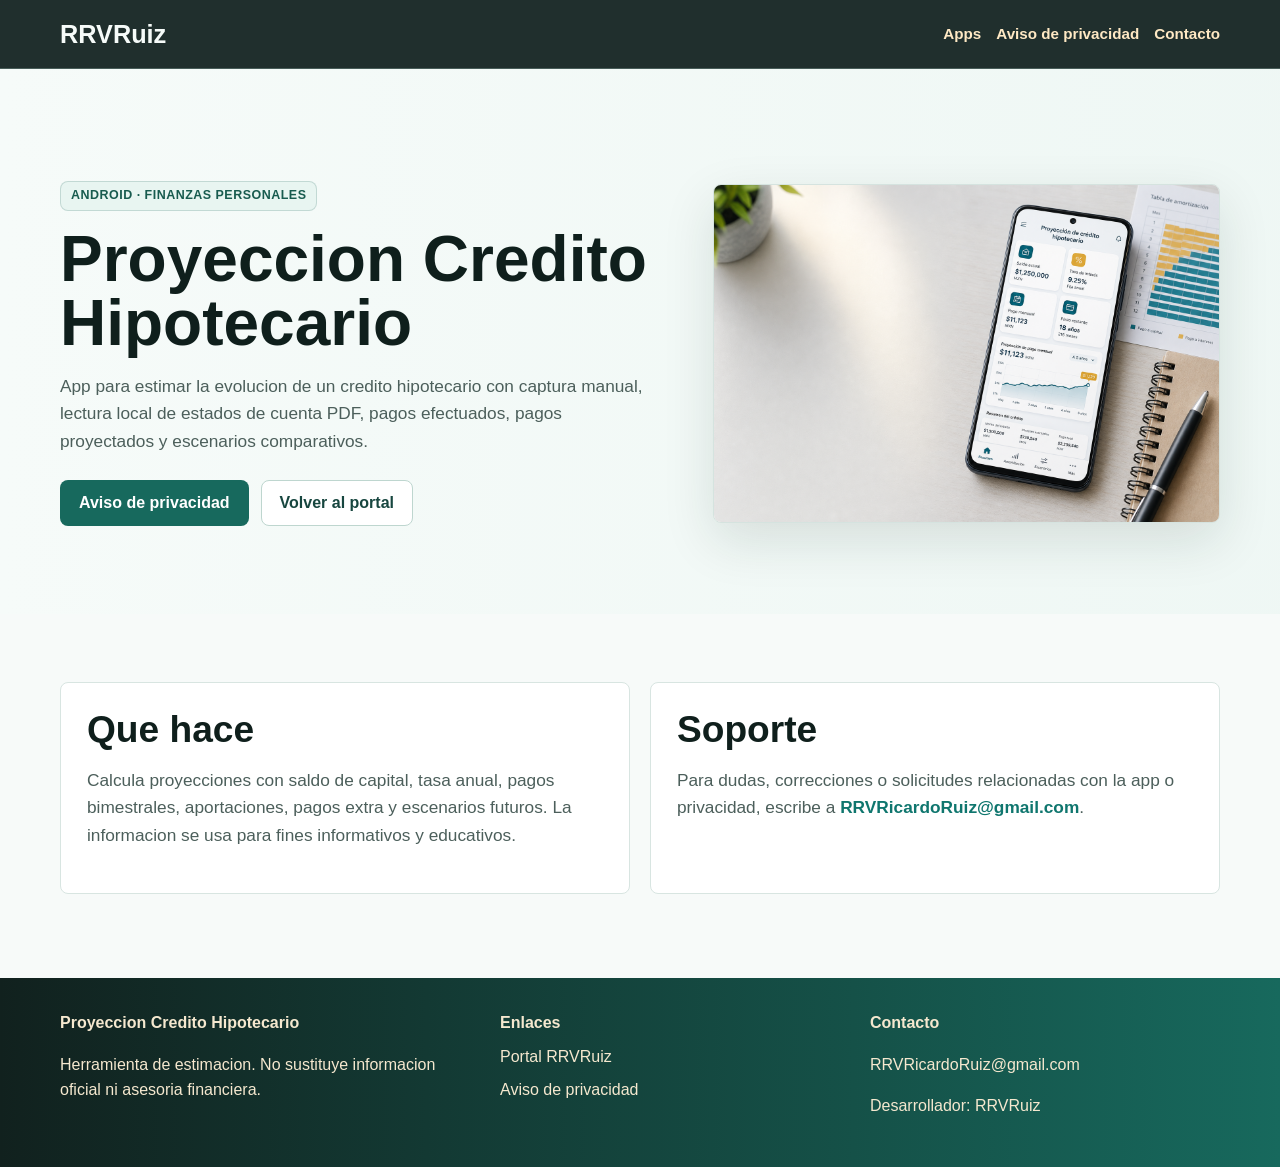
==== apps/proyeccion-credito/index.html @ 130c162b "Add developer portal and privacy pages" ====
<!DOCTYPE html>
<html lang="es">
<head>
  <meta charset="UTF-8" />
  <meta name="viewport" content="width=device-width, initial-scale=1.0" />
  <title>Proyeccion Credito Hipotecario | RRVRuiz</title>
  <meta name="description" content="Pagina de soporte de Proyeccion Credito Hipotecario, app Android para estimar y simular escenarios de credito hipotecario." />
  <link rel="stylesheet" href="../../styles.css" />
</head>
<body class="credit-page">
  <header class="site-header developer-header">
    <div class="container nav">
      <a href="../../index.html" class="logo developer-logo">RRVRuiz</a>
      <nav>
        <a href="../../index.html#apps">Apps</a>
        <a href="privacidad.html">Aviso de privacidad</a>
        <a href="mailto:RRVRicardoRuiz@gmail.com">Contacto</a>
      </nav>
    </div>
  </header>

  <main>
    <section class="credit-hero">
      <div class="container credit-hero-grid">
        <div>
          <span class="app-tag">Android · Finanzas personales</span>
          <h1>Proyeccion Credito Hipotecario</h1>
          <p>
            App para estimar la evolucion de un credito hipotecario con captura manual, lectura local
            de estados de cuenta PDF, pagos efectuados, pagos proyectados y escenarios comparativos.
          </p>
          <div class="developer-actions">
            <a class="developer-button primary" href="privacidad.html">Aviso de privacidad</a>
            <a class="developer-button secondary" href="../../index.html">Volver al portal</a>
          </div>
        </div>
        <figure class="credit-visual">
          <img src="../../assets/proyeccion-credito/credit-hero.png" alt="Mockup de dashboard financiero para Proyeccion Credito Hipotecario" />
        </figure>
      </div>
    </section>

    <section class="developer-section">
      <div class="container feature-grid">
        <article>
          <h2>Que hace</h2>
          <p>
            Calcula proyecciones con saldo de capital, tasa anual, pagos bimestrales, aportaciones,
            pagos extra y escenarios futuros. La informacion se usa para fines informativos y educativos.
          </p>
        </article>
        <article>
          <h2>Soporte</h2>
          <p>
            Para dudas, correcciones o solicitudes relacionadas con la app o privacidad, escribe a
            <a href="mailto:RRVRicardoRuiz@gmail.com">RRVRicardoRuiz@gmail.com</a>.
          </p>
        </article>
      </div>
    </section>
  </main>

  <footer class="site-footer developer-footer">
    <div class="container footer-grid">
      <div>
        <strong>Proyeccion Credito Hipotecario</strong>
        <p>Herramienta de estimacion. No sustituye informacion oficial ni asesoria financiera.</p>
      </div>
      <div>
        <strong>Enlaces</strong>
        <ul>
          <li><a href="../../index.html">Portal RRVRuiz</a></li>
          <li><a href="privacidad.html">Aviso de privacidad</a></li>
        </ul>
      </div>
      <div>
        <strong>Contacto</strong>
        <p>RRVRicardoRuiz@gmail.com</p>
        <p>Desarrollador: RRVRuiz</p>
      </div>
    </div>
  </footer>
</body>
</html>
---- styles.css ----
﻿@font-face {
  font-family: "AncientAd";
  src: url("assets/game-ui/fonts/AncientAd.ttf") format("truetype");
  font-display: swap;
}

@font-face {
  font-family: "AncientHellenic";
  src: url("assets/game-ui/fonts/AncientHellenic.ttf") format("truetype");
  font-display: swap;
}

:root {
  --ink: #21150f;
  --ink-soft: #564337;
  --paper: #f7f1e8;
  --paper-2: #eee6da;
  --line: rgba(70, 50, 30, 0.2);
  --shadow-soft: 0 14px 28px rgba(15, 23, 42, 0.12);
  /* Global controls for all background-image panels (menu-panel + stone-panel). */
  --asset-panelstone-compress-x: 1.2;
  --asset-panelstone-compress-y: 1.5;
  --asset-panelstone-inset-top: 20%;
  --asset-panelstone-inset-right: 10%;
  --asset-panelstone-inset-bottom: 12%;
  --asset-panelstone-inset-left: 10%;
  --asset-panel-compress-x: 1;
  --asset-panel-compress-y: 1;
  --asset-panel-inset-top: 20%;
  --asset-panel-inset-right: 20%;
  --asset-panel-inset-bottom: 12%;
  --asset-panel-inset-left: 20%;
}

* {
  box-sizing: border-box;
}

html {
  scroll-behavior: smooth;
}

body {
  margin: 0;
  color: var(--ink);
  font-family: "Trebuchet MS", "Segoe UI", sans-serif;
  line-height: 1.6;
}

a {
  color: inherit;
  text-decoration: none;
}

img {
  display: block;
  width: 100%;
  height: auto;
}

.container {
  width: min(1160px, calc(100% - 32px));
  margin: 0 auto;
}

.narrow {
  width: min(860px, 100%);
}

.site-header {
  position: sticky;
  top: 0;
  z-index: 30;
  backdrop-filter: blur(8px);
  background: rgba(26, 17, 12, 0.86);
  border-bottom: 1px solid rgba(248, 230, 186, 0.35);
}

.nav {
  display: flex;
  justify-content: space-between;
  align-items: center;
  gap: 14px;
  padding: 14px 0;
}

.logo {
  font-family: "AncientHellenic", Georgia, serif;
  font-size: 1.58rem;
  letter-spacing: 0.03em;
  color: #ffdfa3;
}

nav {
  display: flex;
  gap: 15px;
  flex-wrap: wrap;
}

nav a {
  color: #ffe9c4;
  font-weight: 700;
  font-size: 0.95rem;
}

nav a:hover {
  color: #fff;
}

.home-page {
  min-height: 100vh;
  position: relative;
  background: linear-gradient(180deg, #f8ecd8, #f1dbbd);
}

.home-page::before,
.home-page::after {
  content: "";
  position: fixed;
  inset: 0;
  pointer-events: none;
}

/* Back to front order requested: cielo -> lejano -> medio -> frontal */
.home-page::before {
  background: url("assets/game-ui/fondos/bg-cielo.png") center top / cover no-repeat;
  z-index: -5;
}

.home-page::after {
  background:
    url("assets/game-ui/fondos/bg-frontal.png") center bottom / cover no-repeat,
    url("assets/game-ui/fondos/bg-medio.png") center bottom / cover no-repeat,
    url("assets/game-ui/fondos/bg-lejano.png") center bottom / cover no-repeat;
  z-index: -4;
}

.home-page > * {
  position: relative;
  z-index: 1;
}

.hero {
  padding: 84px 0 62px;
  display: flex;
  justify-content: center;
}

.hero-grid {
  
  align-items: center;
}

.panel {
  position: relative;
  border: 0;
  border-radius: 0;
  box-shadow: none;
  overflow: hidden;
}

.menu-panel {
  aspect-ratio: 1536 / 1024;
  min-height: 660px;
  max-height: 760px;
  background: url("assets/game-ui/ui/panel-menu.png") center / 100% 100% no-repeat;
}

.hero-copy {
  width: min(1410px, calc(100% - 32px));
  min-height: 0;
  margin: 0 auto;
}

.hero-copy > .panel-inner {
  display: flex;
  flex-direction: column;
  align-items: center;
  text-align: center;
}

.hero-copy p {
  max-width: 980px;
}

.hero-copy .hero-actions {
  justify-content: center;
}

.stone-panel {
  aspect-ratio: 1229 / 742;
  min-height: 520px;
  background: url("assets/game-ui/ui/panel-piedra.png") center / 100% 100% no-repeat;
}

.showcase-portrait-panel {
  aspect-ratio: 918 / 1461;
  min-height: 0;
  background: url("assets/game-ui/ui/panel_base_piedra_portrait.png") center / 100% 100% no-repeat;
}

.showcase-portrait-panel > .panel-inner {
  position: absolute;
  inset: 10% 12% 11% 12%;
  width: auto;
  margin: 0;
  padding: 0;
  overflow: auto;
}

.panel-inner {
  width: min(100%, 800px);
  margin: 0 auto;
  padding-block: clamp(30px, 4vw, 54px);
  min-width: 0;
}

.panel-inner > * {
  max-width: 100%;
  overflow-wrap: anywhere;
}

/* Auto-fit content area in all panels with game image backgrounds. */
.menu-panel > .panel-inner{
  position: absolute;
  inset:
    calc(var(--asset-panel-inset-top) * var(--asset-panel-compress-y))
    calc(var(--asset-panel-inset-right) * var(--asset-panel-compress-x))
    calc(var(--asset-panel-inset-bottom) * var(--asset-panel-compress-y))
    calc(var(--asset-panel-inset-left) * var(--asset-panel-compress-x));
  width: auto;
  margin: 0;
  padding: 0;
  overflow: auto;
}

.stone-panel > .panel-inner {
  position: absolute;
  inset:
    calc(var(--asset-panelstone-inset-top) * var(--asset-panelstone-compress-y))
    calc(var(--asset-panelstone-inset-right) * var(--asset-panelstone-compress-x))
    calc(var(--asset-panelstone-inset-bottom) * var(--asset-panelstone-compress-y))
    calc(var(--asset-panelstone-inset-left) * var(--asset-panelstone-compress-x));
  width: auto;
  margin: 0;
  padding: 0;
  overflow: auto;
}

.eyebrow {
  display: inline-flex;
  align-items: center;
  gap: 8px;
  font-size: 0.82rem;
  text-transform: uppercase;
  letter-spacing: 0.06em;
  background: rgba(95, 71, 40, 0.12);
  border: 1px solid rgba(95, 71, 40, 0.34);
  border-radius: 999px;
  padding: 6px 10px;
  font-weight: 800;
}

.eyebrow::after {
  content: "";
  width: 16px;
  height: 16px;
  background: url("assets/game-ui/ui/icono-moneda.png") center / contain no-repeat;
}

h1,
h2 {
  margin-top: 0;
  font-family: "AncientHellenic", Georgia, serif;
  letter-spacing: 0.01em;
  line-height: 1.1;
}

h1 {
  margin-bottom: 14px;
  font-size: clamp(2rem, 3.8vw, 3.2rem);
}

h2 {
  margin-bottom: 14px;
  font-size: clamp(1.7rem, 2.9vw, 2.45rem);
}

h3 {
  margin: 0 0 8px;
  font-family: "Trebuchet MS", "Segoe UI", sans-serif;
  font-size: 1.12rem;
  line-height: 1.3;
  letter-spacing: 0;
}

.hero-copy p,
.story-panel p,
.card p,
.media-card figcaption,
.small-note,
.section-intro {
  color: var(--ink-soft);
  font-size: 1.05rem;
}

.hero-actions {
  display: flex;
  gap: 12px;
  flex-wrap: wrap;
  margin: 18px 0 8px;
}

.button {
  min-height: 48px;
  min-width: 194px;
  padding: 0 20px;
  border-radius: 10px;
  display: inline-flex;
  align-items: center;
  justify-content: center;
  font-family: "AncientHellenic", Georgia, serif;
  letter-spacing: 0.03em;
  border: 0;
  color: #2a1a11;
  text-shadow: 0 1px 0 rgba(255, 255, 255, 0.35);
  transition: transform 0.2s ease;
}

.button:hover {
  transform: translateY(-2px);
}

.button.primary {
  background: url("assets/game-ui/ui/boton-oro.png") center / 100% 100% no-repeat;
}

.button.primary:hover {
  background-image: url("assets/game-ui/ui/boton-oro-hover.png");
}

.button.secondary {
  color: #0d2623;
  background: url("assets/game-ui/ui/boton-turquesa.png") center / 100% 100% no-repeat;
}

.button.secondary:hover {
  background-image: url("assets/game-ui/ui/boton-turquesa-hover.png");
}

.section {
  padding: 72px 0;
}

.section.alt {
  background: linear-gradient(180deg, rgba(255, 249, 238, 0.78), rgba(244, 232, 210, 0.82));
}

.cards,
.media-grid {
  display: grid;
  gap: 40px;
}

.cards.three {
  grid-template-columns: repeat(3, minmax(0, 1fr));
  gap: 40px;
}

.gameplay-grid {
  width: fit-content;
  max-width: 100%;
  margin: 0 auto;
  grid-template-columns: repeat(3, max-content);
  justify-content: center;
  gap: clamp(28px, 3vw, 48px);
}

#gameplay .container {
  width: min(1640px, calc(100% - 32px));
}

#capturas .container {
  width: min(1640px, calc(100% - 32px));
}

#gameplay h2,
#aprendizaje h2,
#capturas h2,
#capturas .section-intro {
  text-align: center;
}

.gameplay-grid .stone-panel {
  width: min(496px, calc(100vw - 32px));
  min-height: 0;
}

.menu-grid,
.showcase-grid {
  width: fit-content;
  max-width: 100%;
  margin: 0 auto;
  justify-content: center;
  gap: clamp(28px, 3vw, 48px);
}

.menu-grid {
  grid-template-columns: repeat(3, max-content);
}

.menu-grid .menu-panel {
  width: min(380px, calc(100vw - 32px));
  min-height: 0;
}

.showcase-grid {
  grid-template-columns: repeat(3, max-content);
}

.showcase-grid .showcase-portrait-panel {
  width: min(312px, calc(100vw - 32px));
  min-height: 0;
}

.showcase-grid .media-card .panel-inner,
.showcase-grid .media-card figcaption {
  text-align: center;
}

.showcase-grid .media-card img {
  border-radius: 18px;
  overflow: hidden;
}

.card.menu-panel,
.card.stone-panel {
  min-height: 300px;
}

.card .panel-inner {
  width: auto;
  padding-block: 10;
}

.media-grid {
  grid-template-columns: repeat(3, minmax(0, 1fr));
}

.media-card.stone-panel {
  min-height: 330px;
}

.media-card .panel-inner {
  width: auto;
  padding-block: 0;
}

.site-footer {
  color: #f5e8cf;
  background: linear-gradient(90deg, #20150f, #2f5e59);
  padding: 32px 0;
  margin-top: 16px;
}

.footer-grid {
  display: grid;
  grid-template-columns: 1.2fr 1fr 1fr;
  gap: 20px;
}

.site-footer ul {
  list-style: none;
  margin: 8px 0 0;
  padding: 0;
}

.site-footer li + li {
  margin-top: 8px;
}

.site-footer a:hover {
  text-decoration: underline;
}

/* Privacy page: neutral, legible, no game assets */
.privacy-page {
  background: linear-gradient(180deg, #f5f7fb, #edf1f7);
  color: #1f2937;
}

.privacy-page .site-header {
  background: rgba(17, 24, 39, 0.9);
  border-bottom: 1px solid rgba(148, 163, 184, 0.22);
}

.privacy-page .logo {
  font-family: "Segoe UI", Tahoma, Arial, sans-serif;
  font-size: 1.2rem;
  font-weight: 800;
  letter-spacing: 0;
  color: #f8fafc;
}

.privacy-page nav a {
  color: #dbeafe;
}

.privacy-page main,
.privacy-page footer {
  position: relative;
  z-index: 1;
}

.privacy-layout {
  display: grid;
  grid-template-columns: 290px 1fr;
  gap: 24px;
  align-items: start;
}

.privacy-sidebar-neutral {
  position: sticky;
  top: 92px;
  background: #ffffff;
  border: 1px solid #dbe3ef;
  border-radius: 14px;
  padding: 18px;
  box-shadow: var(--shadow-soft);
}

.privacy-sidebar-neutral strong {
  display: block;
  margin-bottom: 10px;
}

.privacy-sidebar-neutral a {
  display: block;
  color: #334155;
  font-weight: 600;
  font-size: 0.95rem;
  padding: 6px 0;
}

.privacy-card {
  background: #ffffff;
  border: 1px solid #dbe3ef;
  border-radius: 14px;
  padding: 28px;
  box-shadow: var(--shadow-soft);
}

.privacy-card,
.privacy-card * {
  font-family: "Segoe UI", Tahoma, Arial, sans-serif;
  letter-spacing: 0;
  line-height: 1.62;
}

.privacy-kicker {
  margin: 0 0 8px;
  text-transform: uppercase;
  font-size: 0.8rem;
  letter-spacing: 0.08em;
  font-weight: 700;
  color: #4f46e5;
}

.privacy-card h1 {
  margin: 0 0 10px;
  font-size: clamp(1.7rem, 2.3vw, 2.2rem);
  line-height: 1.22;
  color: #0f172a;
}

.privacy-card h2 {
  margin: 0 0 8px;
  font-size: 1.28rem;
  line-height: 1.3;
  color: #0f172a;
}

.updated {
  color: #64748b;
}

.privacy-card section + section {
  margin-top: 22px;
}

.notice-box.neutral {
  margin-top: 22px;
  border: 1px solid #c9d4e6;
  background: #f8fbff;
  border-radius: 10px;
  padding: 14px;
}

@media (max-width: 1100px) {
  .cards.three,
  .media-grid {
    grid-template-columns: repeat(2, minmax(0, 1fr));
  }

  .gameplay-grid {
    grid-template-columns: repeat(2, max-content);
  }

  .menu-grid {
    grid-template-columns: repeat(2, max-content);
  }

  .showcase-grid {
    grid-template-columns: repeat(2, max-content);
  }
}

@media (max-width: 980px) {
  .hero-grid,
  .footer-grid,
  .privacy-layout {
    grid-template-columns: 1fr;
  }

  .hero-copy,
  .hero-shot,
  .story-panel,
  .card,
  .media-card {
    margin-inline: auto;
    width: min(100%, 760px);
  }

  .menu-panel {
    min-height: 500px;
  }

  .stone-panel {
    min-height: 390px;
  }

  .privacy-sidebar-neutral {
    position: static;
  }
}

@media (max-width: 720px) {
  .nav {
    flex-direction: column;
    align-items: flex-start;
  }

  .hero {
    padding-top: 56px;
  }

  .section {
    padding: 56px 0;
  }

  .menu-panel {
    min-height: 430px;
  }

  .stone-panel {
    min-height: 330px;
  }

  :root {
    --asset-panel-inset-top: 8%;
    --asset-panel-inset-right: 9%;
    --asset-panel-inset-bottom: 11%;
    --asset-panel-inset-left: 9%;
  }

  h1 {
    font-size: clamp(1.72rem, 8vw, 2.4rem);
  }

  .cards.three,
  .media-grid {
    grid-template-columns: 1fr;
  }

  .gameplay-grid {
    width: 100%;
    grid-template-columns: 1fr;
    justify-items: center;
  }

  .menu-grid,
  .showcase-grid {
    width: 100%;
    grid-template-columns: 1fr;
    justify-items: center;
  }

  .gameplay-grid .stone-panel {
    width: min(496px, 100%);
  }

  .menu-grid .menu-panel {
    width: min(380px, 100%);
  }

  .showcase-grid .showcase-portrait-panel {
    width: min(312px, 100%);
  }

  .button {
    min-width: 170px;
    font-size: 0.96rem;
  }

  .privacy-card {
    padding: 20px;
  }
}

/* Developer portal and finance app pages */
.developer-page,
.credit-page {
  min-height: 100vh;
  color: #17211f;
  background:
    linear-gradient(180deg, rgba(248, 251, 249, 0.96), rgba(237, 244, 242, 0.98)),
    #f6faf8;
}

.developer-header {
  background: rgba(14, 30, 28, 0.92);
  border-bottom: 1px solid rgba(177, 212, 203, 0.28);
}

.developer-logo {
  font-family: "Segoe UI", Tahoma, Arial, sans-serif;
  color: #f6fbf9;
  letter-spacing: 0;
  font-weight: 850;
}

.developer-hero,
.credit-hero {
  padding: clamp(64px, 9vw, 112px) 0 clamp(48px, 7vw, 88px);
}

.developer-hero-grid,
.credit-hero-grid {
  display: grid;
  grid-template-columns: minmax(0, 1fr) minmax(320px, 0.86fr);
  gap: clamp(28px, 5vw, 72px);
  align-items: center;
}

.developer-kicker,
.app-tag {
  display: inline-flex;
  width: fit-content;
  align-items: center;
  min-height: 30px;
  padding: 4px 10px;
  border: 1px solid rgba(24, 91, 79, 0.18);
  border-radius: 8px;
  background: #e8f5f1;
  color: #185b4f;
  font-size: 0.78rem;
  font-weight: 850;
  letter-spacing: 0.04em;
  text-transform: uppercase;
}

.developer-hero h1,
.credit-hero h1,
.section-heading h2,
.info-band h2,
.feature-grid h2 {
  font-family: "Segoe UI", Tahoma, Arial, sans-serif;
  letter-spacing: 0;
  color: #0f1f1c;
}

.developer-hero h1,
.credit-hero h1 {
  max-width: 760px;
  margin: 16px 0;
  font-size: clamp(2.25rem, 5vw, 4.8rem);
  line-height: 1;
}

.developer-hero p,
.credit-hero p,
.info-band p,
.feature-grid p {
  max-width: 720px;
  color: #4c5f5b;
  font-size: 1.08rem;
}

.developer-actions {
  display: flex;
  gap: 12px;
  flex-wrap: wrap;
  margin-top: 24px;
}

.developer-button {
  min-height: 46px;
  padding: 0 18px;
  border-radius: 8px;
  display: inline-flex;
  align-items: center;
  justify-content: center;
  font-weight: 850;
  border: 1px solid transparent;
}

.developer-button.primary {
  color: #fff;
  background: #17695d;
}

.developer-button.secondary {
  color: #17463f;
  background: #fff;
  border-color: #bed6cf;
}

.developer-status,
.credit-panel,
.credit-visual {
  border: 1px solid #d5e3df;
  border-radius: 8px;
  background: #ffffff;
  box-shadow: 0 18px 52px rgba(19, 42, 37, 0.12);
}

.developer-status {
  padding: clamp(22px, 4vw, 36px);
}

.developer-status span {
  color: #64736f;
  font-size: 0.9rem;
  font-weight: 800;
}

.developer-status strong {
  display: block;
  margin-top: 10px;
  color: #12231f;
  font-size: clamp(1.5rem, 2.8vw, 2.2rem);
  line-height: 1.1;
}

.developer-status code,
.privacy-url {
  color: #114f47;
  background: #edf8f4;
  border-radius: 6px;
  padding: 2px 6px;
}

.developer-section {
  padding: 68px 0;
}

.developer-section.muted {
  background: #eaf3f0;
}

.section-heading {
  margin-bottom: 24px;
}

.section-heading h2,
.info-band h2 {
  margin: 10px 0;
  font-size: clamp(1.8rem, 3vw, 2.6rem);
}

.app-grid {
  display: grid;
  grid-template-columns: repeat(2, minmax(0, 1fr));
  gap: 20px;
}

.app-card {
  min-height: 330px;
  display: flex;
  flex-direction: column;
  justify-content: space-between;
  gap: 24px;
  padding: clamp(22px, 3vw, 32px);
  border: 1px solid #d4e1dd;
  border-radius: 8px;
  background: #fff;
  box-shadow: 0 14px 38px rgba(24, 48, 43, 0.09);
}

.app-card h3 {
  margin-top: 16px;
  color: #10211e;
  font-size: clamp(1.35rem, 2.5vw, 2rem);
}

.app-card p {
  color: #53645f;
}

.finance-card {
  background:
    linear-gradient(135deg, rgba(255, 255, 255, 0.94), rgba(238, 249, 246, 0.96)),
    url("assets/proyeccion-credito/credit-hero.png") right bottom / min(48%, 320px) auto no-repeat;
}

.learning-card {
  background:
    linear-gradient(135deg, rgba(255, 255, 255, 0.9), rgba(255, 248, 230, 0.92)),
    url("assets/game-ui/fondos/bg-lejano.png") center bottom / cover no-repeat;
}

.app-links {
  display: flex;
  gap: 10px;
  flex-wrap: wrap;
}

.app-links a {
  min-height: 40px;
  display: inline-flex;
  align-items: center;
  padding: 0 12px;
  border-radius: 8px;
  background: #102d29;
  color: #fff;
  font-weight: 800;
}

.app-links a + a {
  color: #163f39;
  background: #eef7f4;
  border: 1px solid #c5dbd5;
}

.info-band {
  display: grid;
  grid-template-columns: minmax(0, 1fr) auto;
  gap: 24px;
  align-items: center;
}

.privacy-url {
  display: inline-flex;
  align-items: center;
  min-height: 48px;
  font-weight: 850;
  overflow-wrap: anywhere;
}

.developer-footer {
  background: linear-gradient(90deg, #11211e, #17695d);
}

.credit-page {
  background: #f7faf9;
}

.credit-hero {
  background:
    linear-gradient(90deg, rgba(246, 251, 249, 0.98) 0%, rgba(238, 247, 244, 0.92) 100%);
}

.credit-visual {
  margin: 0;
  overflow: hidden;
}

.credit-visual img {
  aspect-ratio: 3 / 2;
  height: 100%;
  object-fit: cover;
}

.feature-grid {
  display: grid;
  grid-template-columns: repeat(2, minmax(0, 1fr));
  gap: 20px;
}

.feature-grid article {
  padding: 26px;
  border: 1px solid #d8e5e1;
  border-radius: 8px;
  background: #fff;
}

.feature-grid a,
.privacy-card a {
  color: #0f766e;
  font-weight: 750;
}

.credit-privacy-page {
  background: #f4f8f7;
}

.credit-privacy-page .privacy-card {
  border-top: 4px solid #17695d;
}

@media (max-width: 980px) {
  .developer-hero-grid,
  .credit-hero-grid,
  .app-grid,
  .info-band,
  .feature-grid {
    grid-template-columns: 1fr;
  }

  .finance-card {
    background:
      linear-gradient(135deg, rgba(255, 255, 255, 0.94), rgba(238, 249, 246, 0.96)),
      url("assets/proyeccion-credito/credit-hero.png") right bottom / 260px auto no-repeat;
  }
}

@media (max-width: 720px) {
  .developer-hero,
  .credit-hero {
    padding-top: 48px;
  }

  .developer-hero h1,
  .credit-hero h1 {
    font-size: clamp(2rem, 11vw, 3.2rem);
  }

  .app-card {
    min-height: 360px;
  }

  .finance-card {
    background:
      linear-gradient(135deg, rgba(255, 255, 255, 0.94), rgba(238, 249, 246, 0.96)),
      url("assets/proyeccion-credito/credit-hero.png") right bottom / 210px auto no-repeat;
  }
}
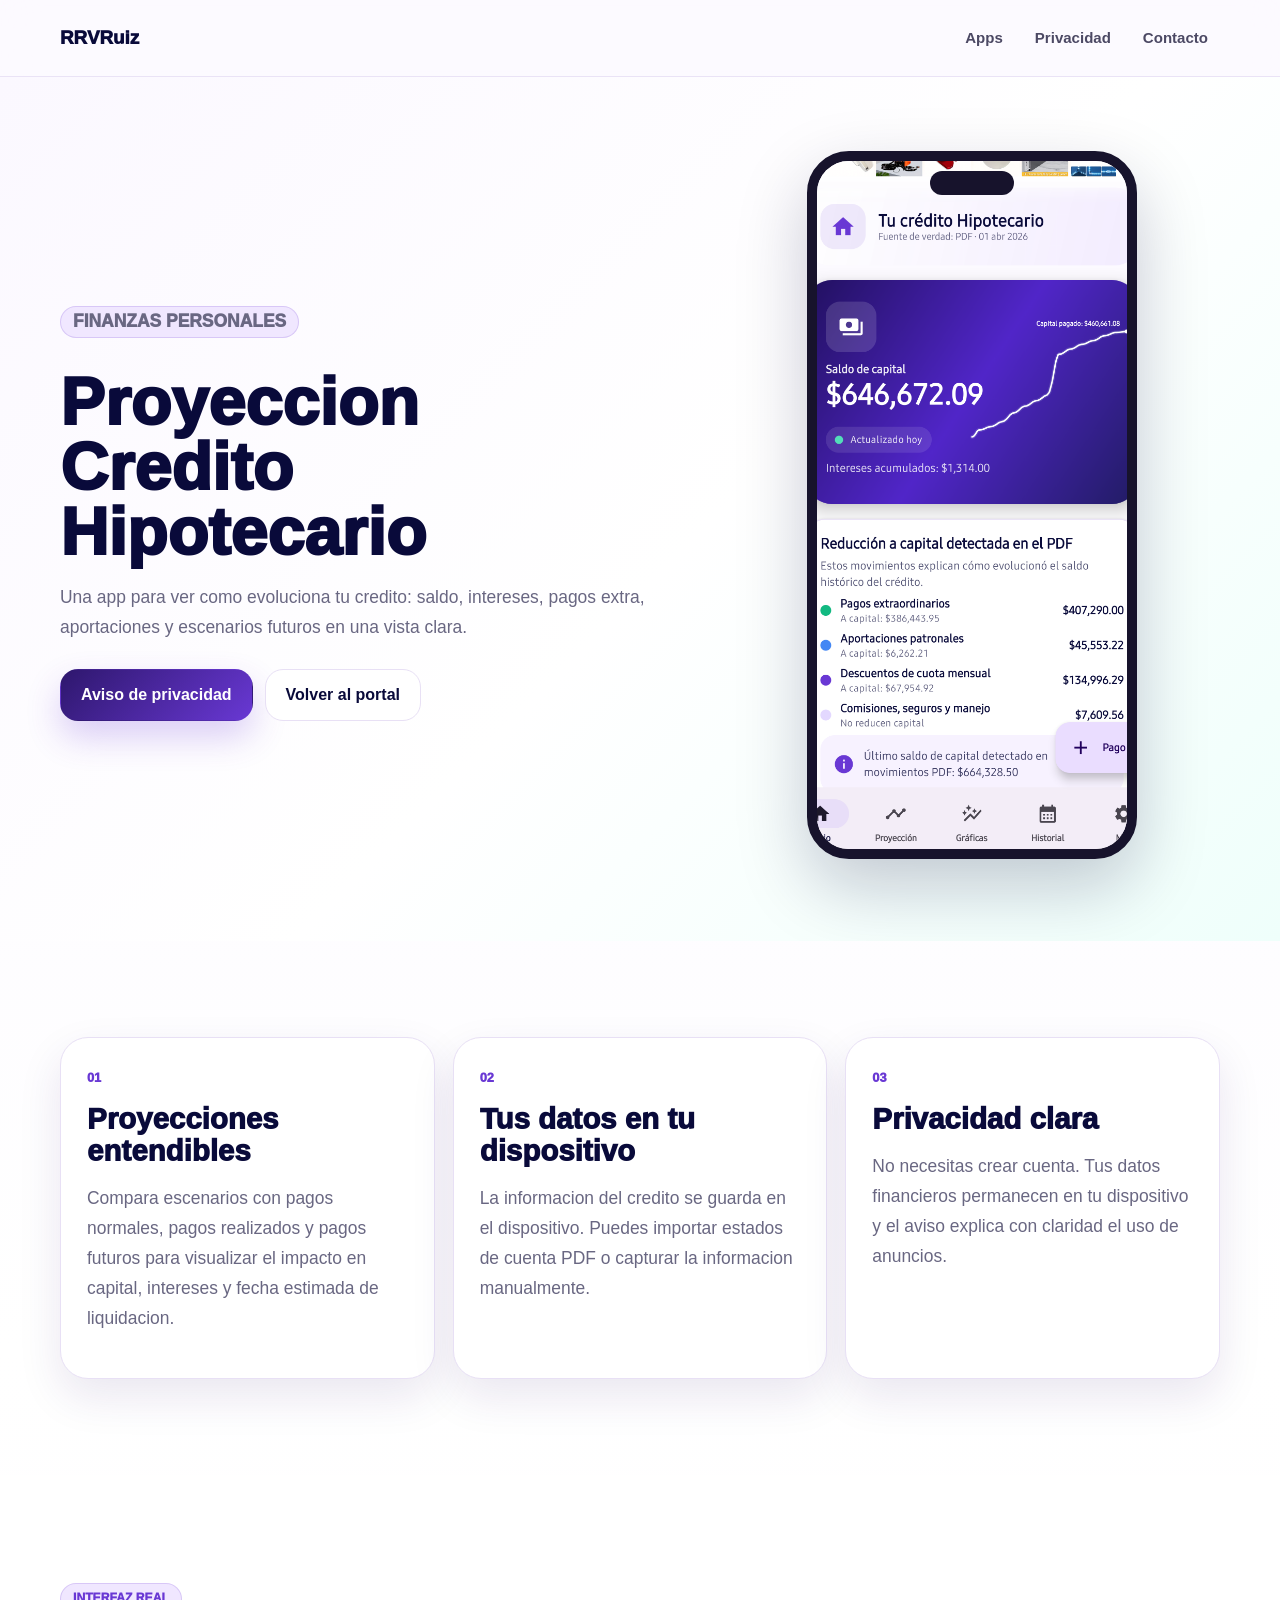
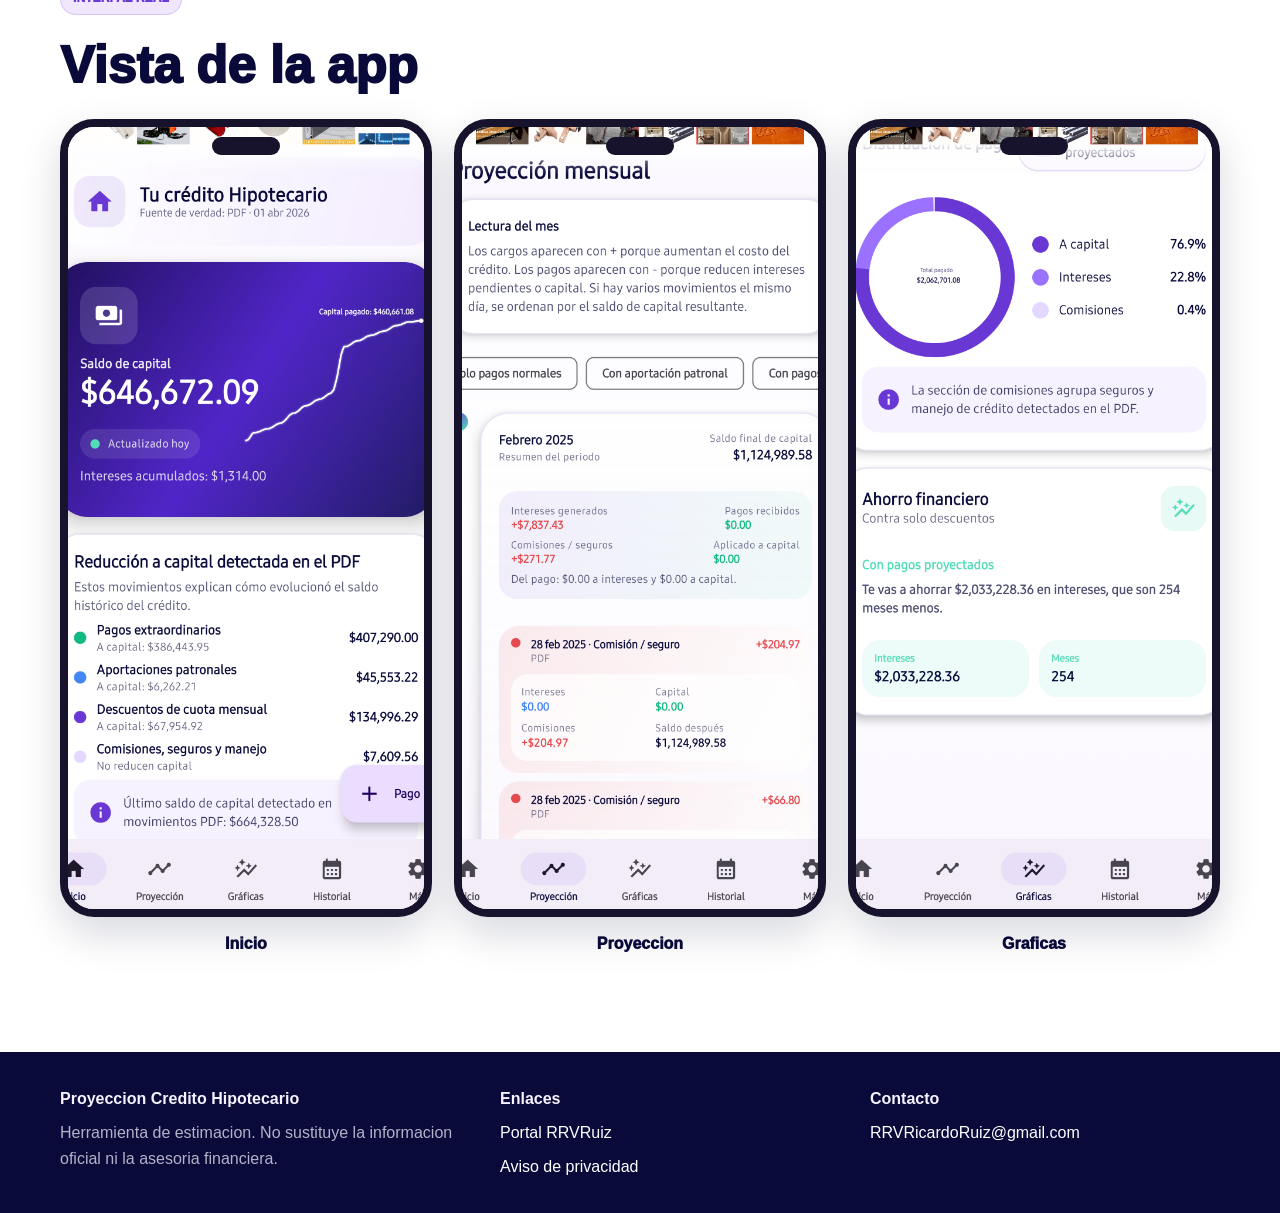
==== commit 1e3dad9c: "Refine app site design and copy" ====
--- a/apps/proyeccion-credito/index.html
+++ b/apps/proyeccion-credito/index.html
@@ -4,79 +4,118 @@
   <meta charset="UTF-8" />
   <meta name="viewport" content="width=device-width, initial-scale=1.0" />
   <title>Proyeccion Credito Hipotecario | RRVRuiz</title>
-  <meta name="description" content="Pagina de soporte de Proyeccion Credito Hipotecario, app Android para estimar y simular escenarios de credito hipotecario." />
+  <meta name="description" content="App Android para proyectar escenarios de credito hipotecario y estimar pagos futuros." />
   <link rel="stylesheet" href="../../styles.css" />
 </head>
-<body class="credit-page">
-  <header class="site-header developer-header">
-    <div class="container nav">
-      <a href="../../index.html" class="logo developer-logo">RRVRuiz</a>
+<body class="product-page">
+  <header class="portfolio-header product-header">
+    <div class="container portfolio-nav">
+      <a href="../../index.html" class="portfolio-mark">RRVRuiz</a>
       <nav>
         <a href="../../index.html#apps">Apps</a>
-        <a href="privacidad.html">Aviso de privacidad</a>
+        <a href="privacidad.html">Privacidad</a>
         <a href="mailto:RRVRicardoRuiz@gmail.com">Contacto</a>
       </nav>
     </div>
   </header>
 
   <main>
-    <section class="credit-hero">
-      <div class="container credit-hero-grid">
-        <div>
-          <span class="app-tag">Android · Finanzas personales</span>
+    <section class="product-hero">
+      <div class="container product-hero-grid">
+        <div class="product-copy">
+          <p class="portfolio-eyebrow">Finanzas personales</p>
           <h1>Proyeccion Credito Hipotecario</h1>
           <p>
-            App para estimar la evolucion de un credito hipotecario con captura manual, lectura local
-            de estados de cuenta PDF, pagos efectuados, pagos proyectados y escenarios comparativos.
+            Una app para ver como evoluciona tu credito: saldo, intereses, pagos extra,
+            aportaciones y escenarios futuros en una vista clara.
           </p>
-          <div class="developer-actions">
-            <a class="developer-button primary" href="privacidad.html">Aviso de privacidad</a>
-            <a class="developer-button secondary" href="../../index.html">Volver al portal</a>
+          <div class="portfolio-actions">
+            <a class="portfolio-button primary" href="privacidad.html">Aviso de privacidad</a>
+            <a class="portfolio-button secondary" href="../../index.html">Volver al portal</a>
           </div>
         </div>
-        <figure class="credit-visual">
-          <img src="../../assets/proyeccion-credito/credit-hero.png" alt="Mockup de dashboard financiero para Proyeccion Credito Hipotecario" />
+
+        <figure class="product-visual phone-showcase">
+          <span class="phone-frame">
+            <img src="../../assets/proyeccion-credito/screenshots/app-01-current.png" alt="Pantalla Inicio de Proyeccion Credito Hipotecario" />
+          </span>
         </figure>
       </div>
     </section>
 
-    <section class="developer-section">
-      <div class="container feature-grid">
+    <section class="product-section">
+      <div class="container product-details">
         <article>
-          <h2>Que hace</h2>
+          <span>01</span>
+          <h2>Proyecciones entendibles</h2>
           <p>
-            Calcula proyecciones con saldo de capital, tasa anual, pagos bimestrales, aportaciones,
-            pagos extra y escenarios futuros. La informacion se usa para fines informativos y educativos.
+            Compara escenarios con pagos normales, pagos realizados y pagos futuros para visualizar
+            el impacto en capital, intereses y fecha estimada de liquidacion.
           </p>
         </article>
         <article>
-          <h2>Soporte</h2>
+          <span>02</span>
+          <h2>Tus datos en tu dispositivo</h2>
           <p>
-            Para dudas, correcciones o solicitudes relacionadas con la app o privacidad, escribe a
-            <a href="mailto:RRVRicardoRuiz@gmail.com">RRVRicardoRuiz@gmail.com</a>.
+            La informacion del credito se guarda en el dispositivo. Puedes importar estados de cuenta
+            PDF o capturar la informacion manualmente.
+          </p>
+        </article>
+        <article>
+          <span>03</span>
+          <h2>Privacidad clara</h2>
+          <p>
+            No necesitas crear cuenta. Tus datos financieros permanecen en tu dispositivo y el aviso
+            explica con claridad el uso de anuncios.
           </p>
         </article>
       </div>
     </section>
+
+    <section class="screenshot-section">
+      <div class="container">
+        <div class="portfolio-section-title">
+          <p class="portfolio-eyebrow">Interfaz real</p>
+          <h2>Vista de la app</h2>
+        </div>
+        <div class="screenshot-grid">
+          <figure>
+            <span class="phone-frame gallery">
+              <img src="../../assets/proyeccion-credito/screenshots/app-01-current.png" alt="Pantalla de inicio con saldo de capital" />
+            </span>
+            <figcaption>Inicio</figcaption>
+          </figure>
+          <figure>
+            <span class="phone-frame gallery">
+              <img src="../../assets/proyeccion-credito/screenshots/app-02-proyeccion.png" alt="Pantalla de proyeccion mensual" />
+            </span>
+            <figcaption>Proyeccion</figcaption>
+          </figure>
+          <figure>
+            <span class="phone-frame gallery">
+              <img src="../../assets/proyeccion-credito/screenshots/app-03-graficas.png" alt="Pantalla de graficas financieras" />
+            </span>
+            <figcaption>Graficas</figcaption>
+          </figure>
+        </div>
+      </div>
+    </section>
   </main>
 
-  <footer class="site-footer developer-footer">
-    <div class="container footer-grid">
+  <footer class="portfolio-footer">
+    <div class="container portfolio-footer-grid">
       <div>
         <strong>Proyeccion Credito Hipotecario</strong>
-        <p>Herramienta de estimacion. No sustituye informacion oficial ni asesoria financiera.</p>
+        <p>Herramienta de estimacion. No sustituye la informacion oficial ni la asesoria financiera.</p>
       </div>
       <div>
         <strong>Enlaces</strong>
-        <ul>
-          <li><a href="../../index.html">Portal RRVRuiz</a></li>
-          <li><a href="privacidad.html">Aviso de privacidad</a></li>
-        </ul>
+        <p><a href="../../index.html">Portal RRVRuiz</a></p>
+        <p><a href="privacidad.html">Aviso de privacidad</a></p>
       </div>
       <div>
         <strong>Contacto</strong>
-        <p>RRVRicardoRuiz@gmail.com</p>
-        <p>Desarrollador: RRVRuiz</p>
+        <p><a href="mailto:RRVRicardoRuiz@gmail.com">RRVRicardoRuiz@gmail.com</a></p>
       </div>
     </div>
   </footer>
--- a/styles.css
+++ b/styles.css
@@ -717,6 +717,528 @@
   }
 }
 
+/* App-aligned redesign: Proyeccion Credito Hipotecario */
+:root {
+  --credit-purple: #6938d4;
+  --credit-purple-dark: #090a3a;
+  --credit-purple-deep: #2e176d;
+  --credit-mint: #53ddb9;
+  --credit-orange: #ffa63d;
+  --credit-bg: #fcfaff;
+  --credit-lavender: #f3ecff;
+  --credit-line: #e8e0f5;
+  --credit-muted: #696782;
+  --credit-shadow: 0 22px 60px rgba(46, 23, 109, 0.16);
+}
+
+.portfolio-page,
+.product-page {
+  min-height: 100vh;
+  color: var(--credit-purple-dark);
+  background:
+    linear-gradient(180deg, #fcfaff 0%, #fff 48%, #fbf8ff 100%);
+  font-family: "Segoe UI", Tahoma, Arial, sans-serif;
+}
+
+.portfolio-page *,
+.product-page * {
+  letter-spacing: 0;
+}
+
+.portfolio-header {
+  position: sticky;
+  top: 0;
+  z-index: 50;
+  border-bottom: 1px solid rgba(232, 224, 245, 0.86);
+  background: rgba(252, 250, 255, 0.88);
+  backdrop-filter: blur(18px);
+}
+
+.portfolio-nav {
+  min-height: 76px;
+  display: flex;
+  align-items: center;
+  justify-content: space-between;
+  gap: 20px;
+}
+
+.portfolio-mark {
+  color: var(--credit-purple-dark);
+  font-size: 1.18rem;
+  font-weight: 950;
+}
+
+.portfolio-nav nav {
+  display: flex;
+  gap: 8px;
+  flex-wrap: wrap;
+  justify-content: flex-end;
+}
+
+.portfolio-nav nav a {
+  min-height: 38px;
+  display: inline-flex;
+  align-items: center;
+  padding: 0 12px;
+  border-radius: 999px;
+  color: #4c4964;
+  font-size: 0.94rem;
+  font-weight: 850;
+}
+
+.portfolio-nav nav a:hover {
+  color: var(--credit-purple);
+  background: var(--credit-lavender);
+}
+
+.portfolio-hero,
+.product-hero {
+  padding: clamp(42px, 6vw, 74px) 0 clamp(52px, 7vw, 82px);
+}
+
+.portfolio-hero-grid,
+.product-hero-grid {
+  display: grid;
+  grid-template-columns: minmax(0, 0.95fr) minmax(340px, 0.8fr);
+  align-items: center;
+  gap: clamp(32px, 6vw, 84px);
+}
+
+.portfolio-copy,
+.product-copy {
+  position: relative;
+  z-index: 1;
+}
+
+.portfolio-eyebrow {
+  display: inline-flex;
+  width: fit-content;
+  min-height: 32px;
+  align-items: center;
+  padding: 0 12px;
+  border: 1px solid rgba(105, 56, 212, 0.18);
+  border-radius: 999px;
+  color: var(--credit-purple);
+  background: #f0e7ff;
+  font-size: 0.76rem;
+  font-weight: 950;
+  text-transform: uppercase;
+}
+
+.portfolio-hero h1,
+.product-hero h1,
+.portfolio-section-title h2,
+.privacy-strip h2,
+.product-details h2 {
+  margin: 14px 0;
+  color: var(--credit-purple-dark);
+  font-family: "Segoe UI", Tahoma, Arial, sans-serif;
+  font-weight: 950;
+  line-height: 0.98;
+}
+
+.portfolio-hero h1,
+.product-hero h1 {
+  max-width: 760px;
+  font-size: clamp(2.7rem, 5.2vw, 5.05rem);
+}
+
+.portfolio-hero p,
+.product-hero p,
+.privacy-strip p,
+.product-details p,
+.portfolio-app-card p {
+  color: var(--credit-muted);
+  font-size: 1.09rem;
+  line-height: 1.72;
+}
+
+.portfolio-copy > p:not(.portfolio-eyebrow),
+.product-copy > p:not(.portfolio-eyebrow) {
+  max-width: 650px;
+}
+
+.portfolio-actions {
+  display: flex;
+  gap: 12px;
+  flex-wrap: wrap;
+  margin-top: 26px;
+}
+
+.portfolio-button {
+  min-height: 52px;
+  display: inline-flex;
+  align-items: center;
+  justify-content: center;
+  padding: 0 20px;
+  border-radius: 18px;
+  border: 1px solid transparent;
+  font-weight: 900;
+}
+
+.portfolio-button.primary {
+  color: #fff;
+  background: linear-gradient(135deg, var(--credit-purple-deep), var(--credit-purple));
+  box-shadow: 0 16px 34px rgba(105, 56, 212, 0.24);
+}
+
+.portfolio-button.secondary {
+  color: var(--credit-purple-dark);
+  background: #fff;
+  border-color: var(--credit-line);
+}
+
+.featured-app,
+.product-visual {
+  display: block;
+  position: relative;
+  margin: 0;
+}
+
+.app-phone-link {
+  width: min(340px, 100%);
+  justify-self: center;
+  color: inherit;
+  text-decoration: none;
+}
+
+.featured-app-caption {
+  position: absolute;
+  left: 24px;
+  right: 24px;
+  bottom: 24px;
+  display: grid;
+  gap: 2px;
+  padding: 16px 18px;
+  border: 1px solid rgba(255, 255, 255, 0.42);
+  border-radius: 24px;
+  color: #fff;
+  background: rgba(46, 23, 109, 0.72);
+  backdrop-filter: blur(16px);
+}
+
+.featured-app-caption span {
+  color: rgba(255, 255, 255, 0.72);
+  font-size: 0.78rem;
+  font-weight: 850;
+  text-transform: uppercase;
+}
+
+.featured-app-caption strong {
+  font-size: 1.14rem;
+}
+
+.phone-frame {
+  display: block;
+  position: relative;
+  overflow: hidden;
+  aspect-ratio: 9 / 19.3;
+  border: 10px solid #17132c;
+  border-radius: 42px;
+  background: #fff;
+  box-shadow:
+    0 28px 70px rgba(9, 10, 58, 0.22),
+    inset 0 0 0 1px rgba(255, 255, 255, 0.18);
+}
+
+.phone-frame::before {
+  content: "";
+  position: absolute;
+  top: 10px;
+  left: 50%;
+  z-index: 2;
+  width: 84px;
+  height: 24px;
+  border-radius: 999px;
+  transform: translateX(-50%);
+  background: #17132c;
+}
+
+.phone-frame img {
+  width: 100%;
+  height: 116%;
+  object-fit: cover;
+  object-position: center top;
+  transform: translateY(-7%);
+}
+
+.phone-frame.small {
+  border-width: 9px;
+  border-radius: 38px;
+}
+
+.portfolio-section,
+.product-section,
+.screenshot-section {
+  padding: clamp(58px, 8vw, 96px) 0;
+}
+
+.portfolio-section-title {
+  max-width: 720px;
+  margin-bottom: 28px;
+}
+
+.portfolio-section-title h2,
+.privacy-strip h2 {
+  font-size: clamp(2rem, 4vw, 3.9rem);
+}
+
+.portfolio-apps {
+  display: grid;
+  grid-template-columns: repeat(2, minmax(0, 1fr));
+  gap: 22px;
+}
+
+.portfolio-app-card {
+  min-height: 360px;
+  display: flex;
+  flex-direction: column;
+  justify-content: space-between;
+  gap: 28px;
+  padding: clamp(24px, 3vw, 34px);
+  border: 1px solid var(--credit-line);
+  border-radius: 28px;
+  background: #fff;
+  box-shadow: var(--credit-shadow);
+}
+
+.portfolio-app-card span,
+.product-details span {
+  color: var(--credit-purple);
+  font-size: 0.8rem;
+  font-weight: 950;
+  text-transform: uppercase;
+}
+
+.portfolio-app-card h3 {
+  max-width: 560px;
+  margin: 12px 0;
+  color: var(--credit-purple-dark);
+  font-size: clamp(1.5rem, 3vw, 2.35rem);
+  line-height: 1.04;
+  font-weight: 950;
+}
+
+.app-credit {
+  background:
+    linear-gradient(145deg, rgba(255, 255, 255, 0.94), rgba(243, 236, 255, 0.92)),
+    url("assets/proyeccion-credito/onboarding-hero.png") right bottom / min(48%, 310px) auto no-repeat;
+}
+
+.app-math {
+  background:
+    linear-gradient(145deg, rgba(255, 255, 255, 0.9), rgba(255, 246, 229, 0.92)),
+    url("assets/game-ui/fondos/bg-lejano.png") center bottom / cover no-repeat;
+}
+
+.portfolio-card-links {
+  display: flex;
+  gap: 10px;
+  flex-wrap: wrap;
+}
+
+.portfolio-card-links a {
+  min-height: 42px;
+  display: inline-flex;
+  align-items: center;
+  padding: 0 14px;
+  border-radius: 16px;
+  color: #fff;
+  background: var(--credit-purple);
+  font-weight: 900;
+}
+
+.portfolio-card-links a + a {
+  color: var(--credit-purple-dark);
+  background: #fff;
+  border: 1px solid var(--credit-line);
+}
+
+.privacy-strip {
+  padding: clamp(56px, 8vw, 94px) 0;
+  background:
+    linear-gradient(135deg, #160c37, #32127f 58%, #125d58);
+  color: #fff;
+}
+
+.privacy-strip-inner {
+  display: grid;
+  grid-template-columns: minmax(0, 1fr) auto;
+  gap: 24px;
+  align-items: center;
+}
+
+.privacy-strip .portfolio-eyebrow {
+  color: #d9ccff;
+  background: rgba(255, 255, 255, 0.1);
+  border-color: rgba(255, 255, 255, 0.18);
+}
+
+.privacy-strip h2,
+.privacy-strip p {
+  color: #fff;
+}
+
+.privacy-strip p {
+  max-width: 660px;
+  opacity: 0.78;
+}
+
+.privacy-strip .portfolio-button.primary {
+  color: var(--credit-purple-dark);
+  background: var(--credit-mint);
+  box-shadow: none;
+}
+
+.product-page {
+  background:
+    linear-gradient(180deg, #fbf8ff 0%, #fff 48%, #fcfaff 100%);
+}
+
+.product-hero {
+  overflow: hidden;
+  background:
+    linear-gradient(135deg, #fbf8ff 0%, #fff 54%, #effffb 100%);
+}
+
+.phone-showcase {
+  width: min(330px, 100%);
+  justify-self: center;
+}
+
+.product-details {
+  display: grid;
+  grid-template-columns: repeat(3, minmax(0, 1fr));
+  gap: 18px;
+}
+
+.product-details article {
+  min-height: 280px;
+  padding: 26px;
+  border: 1px solid var(--credit-line);
+  border-radius: 28px;
+  background: #fff;
+  box-shadow: 0 18px 44px rgba(46, 23, 109, 0.1);
+}
+
+.product-details h2 {
+  font-size: clamp(1.35rem, 2.3vw, 2rem);
+  line-height: 1.08;
+}
+
+.screenshot-section {
+  background: #fff;
+}
+
+.screenshot-grid {
+  display: grid;
+  grid-template-columns: repeat(3, minmax(0, 1fr));
+  gap: 22px;
+  align-items: start;
+}
+
+.screenshot-grid figure {
+  margin: 0;
+}
+
+.phone-frame.gallery {
+  border-width: 8px;
+  border-radius: 34px;
+  box-shadow: 0 16px 42px rgba(9, 10, 58, 0.16);
+}
+
+.phone-frame.gallery::before {
+  width: 68px;
+  height: 18px;
+}
+
+.screenshot-grid figcaption {
+  margin-top: 14px;
+  text-align: center;
+  color: var(--credit-purple-dark);
+  font-weight: 950;
+}
+
+.portfolio-footer {
+  padding: 34px 0;
+  color: #f6f2ff;
+  background: #090a3a;
+}
+
+.portfolio-footer-grid {
+  display: grid;
+  grid-template-columns: 1.2fr 1fr 1fr;
+  gap: 20px;
+}
+
+.portfolio-footer p {
+  margin: 8px 0 0;
+  color: rgba(246, 242, 255, 0.72);
+}
+
+.portfolio-footer a {
+  color: #fff;
+}
+
+@media (max-width: 980px) {
+  .portfolio-hero-grid,
+  .product-hero-grid,
+  .portfolio-apps,
+  .privacy-strip-inner,
+  .product-details,
+  .screenshot-grid,
+  .portfolio-footer-grid {
+    grid-template-columns: 1fr;
+  }
+
+  .phone-showcase,
+  .app-phone-link {
+    width: min(360px, 100%);
+  }
+}
+
+@media (max-width: 720px) {
+  .portfolio-nav {
+    flex-direction: column;
+    min-height: auto;
+    padding: 16px 0;
+    align-items: flex-start;
+  }
+
+  .portfolio-nav nav {
+    justify-content: flex-start;
+  }
+
+  .portfolio-hero,
+  .product-hero {
+    padding-top: 42px;
+  }
+
+  .portfolio-hero h1,
+  .product-hero h1 {
+    font-size: clamp(2.45rem, 13vw, 4rem);
+  }
+
+  .portfolio-button {
+    width: 100%;
+  }
+
+  .portfolio-app-card {
+    min-height: 390px;
+  }
+
+  .app-credit {
+    background:
+      linear-gradient(145deg, rgba(255, 255, 255, 0.94), rgba(243, 236, 255, 0.92)),
+      url("assets/proyeccion-credito/onboarding-hero.png") right bottom / 220px auto no-repeat;
+  }
+
+  .phone-frame {
+    border-width: 7px;
+    border-radius: 32px;
+  }
+}
+
 /* Developer portal and finance app pages */
 .developer-page,
 .credit-page {
